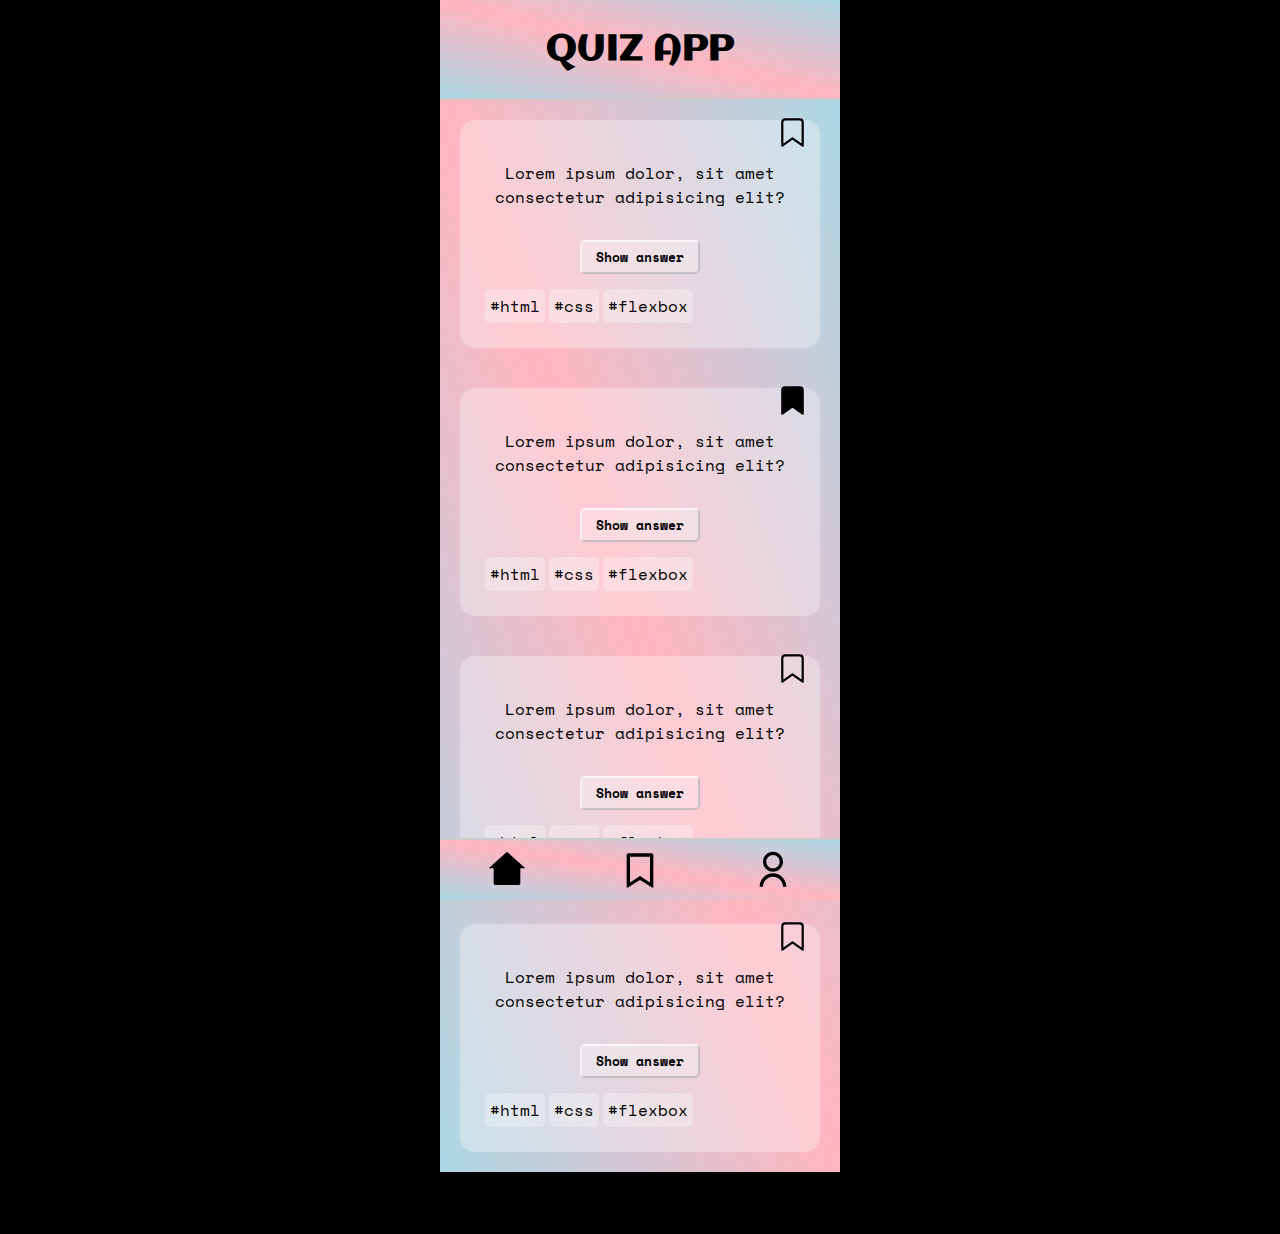
==== index.html @ 0912bbcc "Merge pull request #6 from maryhbb/feat/accessibility-attributes" ====
<!DOCTYPE html>
<html lang="en">
  <head>
    <meta charset="UTF-8" />
    <meta name="viewport" content="width=device-width, initial-scale=1.0" />
    <title>Quiz App</title>
    <link rel="stylesheet" href="styles.css" />
  </head>
  <body>
    <header class="header"><h1>Quiz App</h1></header>
    <main>
      <section class="card">
        <button class="bookmark" aria-label="Bookmark this question"> <!-- Added aria-label attribute -->
          <svg
            xmlns="http://www.w3.org/2000/svg"
            viewBox="0 0 24 24"
            stroke="#000"
            stroke-width="1.5"
            stroke-linecap="round"
            stroke-linejoin="round"
            height="35px"
            width="35px"
            fill="currentColor"
            role="img" >    <!-- Added role="img" for SVG accessibility -->
            <path d="M19 21l-7-5-7 5V5a2 2 0 0 1 2-2h10a2 2 0 0 1 2 2z" />
          </svg>
        </button>
        <p>Lorem ipsum dolor, sit amet consectetur adipisicing elit?</p>
        <button class="answer-button">Show answer</button>
        <ul class="card-tag">
          <li class="tag">#html</li>
          <li class="tag">#css</li>
          <li class="tag">#flexbox</li>
        </ul>
      </section>

      <section class="card">
        <button class="bookmark bookmark-active" aria-label="Bookmark this question"> <!-- Added aria-label attribute -->
          <svg
            xmlns="http://www.w3.org/2000/svg"
            viewBox="0 0 24 24"
            stroke="#000"
            stroke-width="1.5"
            stroke-linecap="round"
            stroke-linejoin="round"
            height="35px"
            width="35px"
            fill="currentColor"
            role="img" 
            >    <!-- Added role="img" for SVG accessibility -->
            <path d="M19 21l-7-5-7 5V5a2 2 0 0 1 2-2h10a2 2 0 0 1 2 2z" />
          </svg>
        </button>
        <p>Lorem ipsum dolor, sit amet consectetur adipisicing elit?</p>
        <button class="answer-button">Show answer</button>
        <ul class="card-tag">
          <li class="tag">#html</li>
          <li class="tag">#css</li>
          <li class="tag">#flexbox</li>
        </ul>
      </section>
      <section class="card">
        <button class="bookmark" aria-label="Bookmark this question"> <!-- Added aria-label attribute -->
          <svg
            xmlns="http://www.w3.org/2000/svg"
            viewBox="0 0 24 24"
            stroke="#000"
            stroke-width="1.5"
            stroke-linecap="round"
            stroke-linejoin="round"
            height="35px"
            width="35px"
            fill="currentColor"
            role="img" 
            >    <!-- Added role="img" for SVG accessibility -->
            <path d="M19 21l-7-5-7 5V5a2 2 0 0 1 2-2h10a2 2 0 0 1 2 2z" />
          </svg>
        </button>
        <p>Lorem ipsum dolor, sit amet consectetur adipisicing elit?</p>
        <button class="answer-button">Show answer</button>
        <ul class="card-tag">
          <li class="tag">#html</li>
          <li class="tag">#css</li>
          <li class="tag">#flexbox</li>
        </ul>
      </section>
      <section class="card">
        <button class="bookmark" aria-label="Bookmark this question"> <!-- Added aria-label attribute -->
          <svg
            xmlns="http://www.w3.org/2000/svg"
            viewBox="0 0 24 24"
            stroke="#000"
            stroke-width="1.5"
            stroke-linecap="round"
            stroke-linejoin="round"
            height="35px"
            width="35px"
            fill="currentColor"
            role="img" 
            >    <!-- Added role="img" for SVG accessibility -->
            <path d="M19 21l-7-5-7 5V5a2 2 0 0 1 2-2h10a2 2 0 0 1 2 2z" />
          </svg>
        </button>
        <p>Lorem ipsum dolor, sit amet consectetur adipisicing elit?</p>
        <button class="answer-button">Show answer</button>
        <ul class="card-tag">
          <li class="tag">#html</li>
          <li class="tag">#css</li>
          <li class="tag">#flexbox</li>
        </ul>
      </section>
    </main>
    <footer>
      <nav class="navigation">
        <a href="#home"> <!--Added aria-label attribute-->
          <img
            src="./images/home-filled.svg"
            width="40"
            height="40"
            alt="home"
            aria-label="Home" 
          />
        </a>
        <a href="bookmarks.html"> <!--Added aria-label attribute-->
          <img
            src="./images/bookmark-outlined.svg"
            alt="bookmark"
            width="40"
            height="40"
            aria-label="Bookmarks" 
        /></a>
        <a href="profile.html"> <!--Added aria-label attribute-->
          <img
            src="./images/user-outlined.svg"
            alt="profile"
            width="40"
            height="40"
            aria-label="Profile" 
        /></a>
      </nav>
    </footer>
  </body>
</html>
---- styles.css ----
@import url("https://fonts.googleapis.com/css2?family=Aclonica&family=Space+Mono:wght@400;700&display=swap");
@import "./normalise.css";

* {
  box-sizing: border-box;
}

:root {
  --transparent-white: rgba(255, 255, 255, 0.3);
}

body {
  font-family: "Space Mono", monospace;
  max-width: 400px;
  margin: auto;
  background-color: #000;
}

header.header,
main,
footer {
  background: linear-gradient(to left bottom, lightblue, lightpink, lightblue);
}

header.header {
  height: 100px;
  font-family: "Aclonica", sans-serif;
  text-transform: uppercase;
  font-size: 18px;
  position: sticky;
  top: 0;
  display: flex;
  justify-content: center;
  align-items: center;
  border-bottom: 2px solid #ccc;
  z-index: 100;
}

main {
  display: flex;
  flex-direction: column;
  align-items: center;
  min-height: calc(100vh - 100px - 62px);
}

.card {
  position: relative;
  padding: 25px;
  margin: 20px;
  background-color: var(--transparent-white);
  border-radius: 15px;
  text-align: center;
  width: 90%;
}

.card-tag {
  display: flex;
  flex-wrap: wrap;
  gap: 4px;
}

.tag {
  margin: 0;
  padding: 5px;
  list-style: none;
  /* background-color: rgb(255, 255, 255, 0.25); */
  background-color: var(--transparent-white);
  border-radius: 5px;
}

.answer-button {
  margin: 15px;
  padding: 5px;
  width: 120px;
  border-radius: 5px;
  background-color: var(--transparent-white);
  border-color: rgb(255, 255, 255, 0.6);
  cursor: pointer;
  font-family: inherit;
  font-weight: bold;
}

.answer-button:hover {
  background-color: rgb(255, 255, 255, 0.5);
  box-shadow: 0 1px 2px -2px rgba(0, 0, 0, 0.16),
    0 3px 6px 0 rgba(0, 0, 0, 0.12), 0 5px 12px 4px rgba(0, 0, 0, 0.09);
  transition: all 0.2s;
  border-color: transparent;
}

.bookmark {
  position: absolute;
  top: -5px;
  right: 10px;
  height: 35px;
  width: 35px;
  border: none;
  padding: 0;
  margin: 0;
  background-color: transparent;
  cursor: pointer;
  color: transparent;
}

.bookmark-active {
  color: #000;
}

footer {
  position: sticky;
  width: 100%;
  bottom: 0;
  border-top: 2px solid #ccc;
  align-items: center;
}

.navigation {
  display: flex;
  flex-direction: row;
  align-items: center;
  height: 100%;
}

.navigation a {
  display: flex;
  align-items: center;
  justify-content: center;
  height: 100%;
  width: 100%;
  padding: 10px;
}

.navigation a:hover {
  background-color: rgb(255, 255, 255, 0.5);
  box-shadow: 0 4px 4px rgb(0, 0, 0, 0.3);
}

.profile-card {
  height: 100%;
  padding: 20px;
  margin: 20px;
  background-color: var(--transparent-white);
  border-radius: 15px;
  width: 90%;
  display: flex;
  flex-direction: column;
  gap: 1.5rem;
}

figure {
  display: flex;
  flex-direction: column;
  align-items: center;
  gap: 10px;
}

strong {
  font-size: 20px;
}
.profile-picture {
  display: flex;
  border-radius: 50px;
}

.profile-card button {
  margin: 0;
  align-self: center;
}

.mode-toggle {
  width: 35px;
  height: 35px;
  cursor: pointer;
  background-color: transparent;
  border-color: transparent;
}

.counter {
  display: flex;
  flex-direction: row;
  align-items: center;
  justify-content: space-around;
}

.my-questions,
.my-bookmarks {
  border: 2px solid;
  padding: 5px;
  margin: 10px;
  border-radius: 5px;
  display: flex;
  align-items: center;
  width: 30%;
  justify-content: space-around;
}

.my-questions-count,
.my-bookmarks-count {
  font-size: 15px;
  font-weight: bold;
}

.section-title {
  display: flex;
  align-items: center;
  gap: 8px;
  margin-bottom: 8px;
  border-bottom: 1px solid #aaa;
  padding-bottom: 5px;
}

.dark-mode {
  display: flex;
  align-items: center;
  justify-content: space-between;
  padding: 0 2em;
}
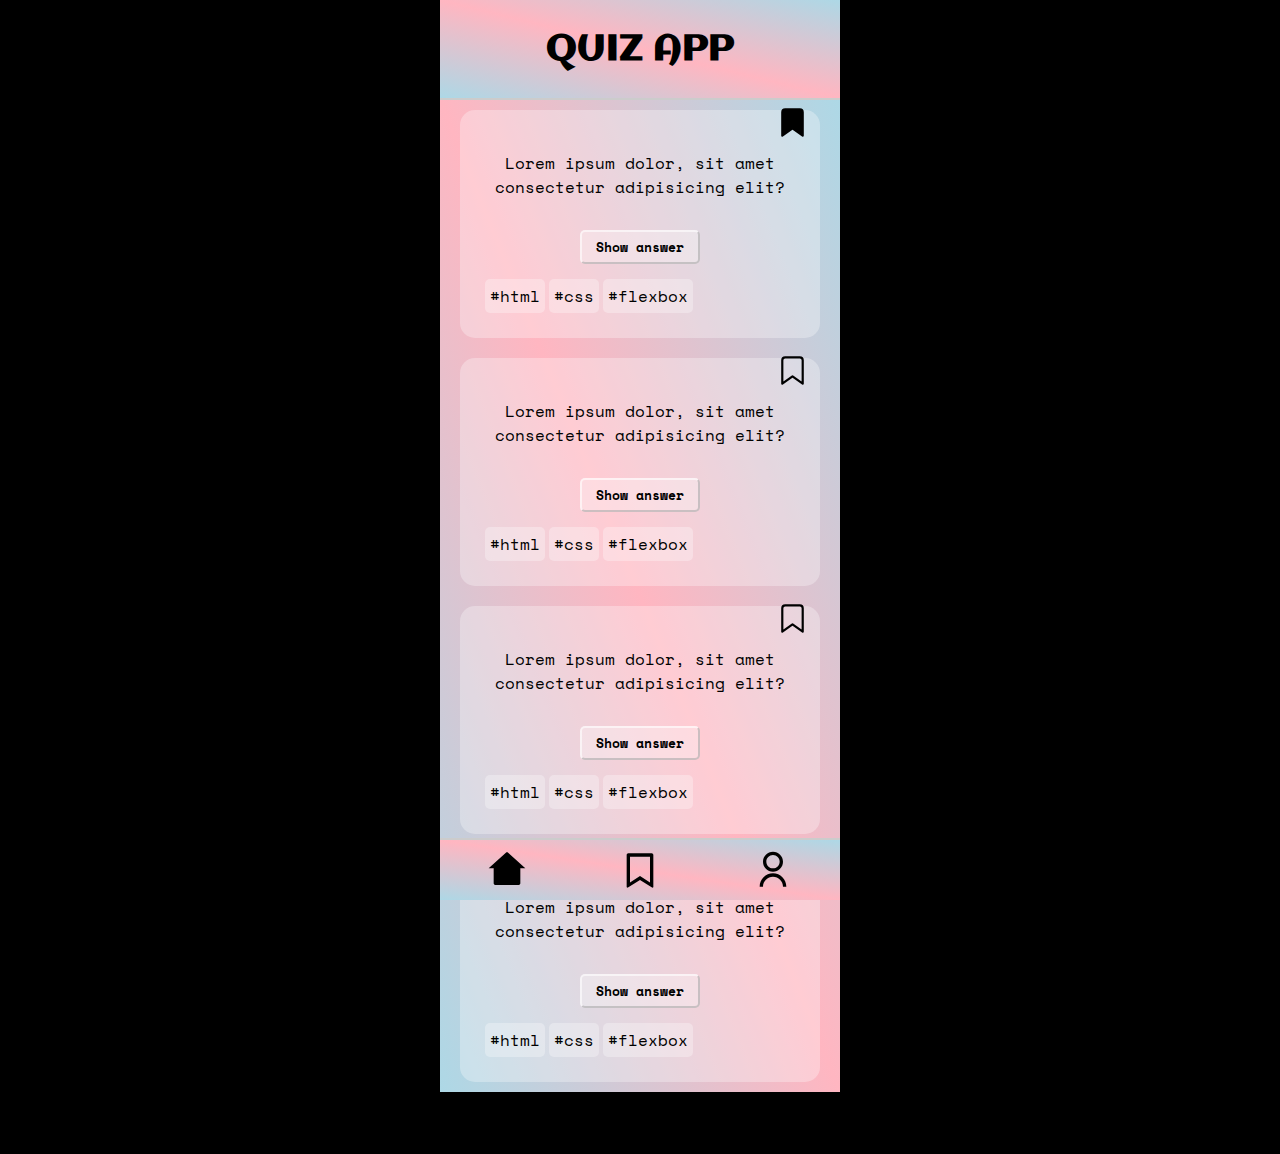
==== commit cff8efcc: "Implement class name & css selectors based on BEM" ====
--- a/index.html
+++ b/index.html
@@ -7,10 +7,12 @@
     <link rel="stylesheet" href="styles.css" />
   </head>
   <body>
-    <header class="header"><h1>Quiz App</h1></header>
+    <header class="header">
+      <h1 class="header__title">Quiz App</h1>
+    </header>
     <main>
       <section class="card">
-        <button class="bookmark" aria-label="Bookmark this question"> <!-- Added aria-label attribute -->
+        <button class="card__bookmark card__bookmark--active" aria-label="Bookmark this question">
           <svg
             xmlns="http://www.w3.org/2000/svg"
             viewBox="0 0 24 24"
@@ -21,21 +23,23 @@
             height="35px"
             width="35px"
             fill="currentColor"
-            role="img" >    <!-- Added role="img" for SVG accessibility -->
+            role="img"
+          >
             <path d="M19 21l-7-5-7 5V5a2 2 0 0 1 2-2h10a2 2 0 0 1 2 2z" />
           </svg>
         </button>
-        <p>Lorem ipsum dolor, sit amet consectetur adipisicing elit?</p>
-        <button class="answer-button">Show answer</button>
-        <ul class="card-tag">
-          <li class="tag">#html</li>
-          <li class="tag">#css</li>
-          <li class="tag">#flexbox</li>
+        <p class="card__text">
+          Lorem ipsum dolor, sit amet consectetur adipisicing elit?
+        </p>
+        <button class="card__button">Show answer</button>
+        <ul class="card__tags">
+          <li class="card__tag">#html</li>
+          <li class="card__tag">#css</li>
+          <li class="card__tag">#flexbox</li>
         </ul>
       </section>
-
       <section class="card">
-        <button class="bookmark bookmark-active" aria-label="Bookmark this question"> <!-- Added aria-label attribute -->
+        <button class="card__bookmark" aria-label="Bookmark this question">
           <svg
             xmlns="http://www.w3.org/2000/svg"
             viewBox="0 0 24 24"
@@ -46,21 +50,23 @@
             height="35px"
             width="35px"
             fill="currentColor"
-            role="img" 
-            >    <!-- Added role="img" for SVG accessibility -->
+            role="img"
+          >
             <path d="M19 21l-7-5-7 5V5a2 2 0 0 1 2-2h10a2 2 0 0 1 2 2z" />
           </svg>
         </button>
-        <p>Lorem ipsum dolor, sit amet consectetur adipisicing elit?</p>
-        <button class="answer-button">Show answer</button>
-        <ul class="card-tag">
-          <li class="tag">#html</li>
-          <li class="tag">#css</li>
-          <li class="tag">#flexbox</li>
+        <p class="card__text">
+          Lorem ipsum dolor, sit amet consectetur adipisicing elit?
+        </p>
+        <button class="card__button">Show answer</button>
+        <ul class="card__tags">
+          <li class="card__tag">#html</li>
+          <li class="card__tag">#css</li>
+          <li class="card__tag">#flexbox</li>
         </ul>
       </section>
       <section class="card">
-        <button class="bookmark" aria-label="Bookmark this question"> <!-- Added aria-label attribute -->
+        <button class="card__bookmark" aria-label="Bookmark this question">
           <svg
             xmlns="http://www.w3.org/2000/svg"
             viewBox="0 0 24 24"
@@ -71,21 +77,23 @@
             height="35px"
             width="35px"
             fill="currentColor"
-            role="img" 
-            >    <!-- Added role="img" for SVG accessibility -->
+            role="img"
+          >
             <path d="M19 21l-7-5-7 5V5a2 2 0 0 1 2-2h10a2 2 0 0 1 2 2z" />
           </svg>
         </button>
-        <p>Lorem ipsum dolor, sit amet consectetur adipisicing elit?</p>
-        <button class="answer-button">Show answer</button>
-        <ul class="card-tag">
-          <li class="tag">#html</li>
-          <li class="tag">#css</li>
-          <li class="tag">#flexbox</li>
+        <p class="card__text">
+          Lorem ipsum dolor, sit amet consectetur adipisicing elit?
+        </p>
+        <button class="card__button">Show answer</button>
+        <ul class="card__tags">
+          <li class="card__tag">#html</li>
+          <li class="card__tag">#css</li>
+          <li class="card__tag">#flexbox</li>
         </ul>
       </section>
       <section class="card">
-        <button class="bookmark" aria-label="Bookmark this question"> <!-- Added aria-label attribute -->
+        <button class="card__bookmark card__bookmark--active" aria-label="Bookmark this question">
           <svg
             xmlns="http://www.w3.org/2000/svg"
             viewBox="0 0 24 24"
@@ -96,47 +104,51 @@
             height="35px"
             width="35px"
             fill="currentColor"
-            role="img" 
-            >    <!-- Added role="img" for SVG accessibility -->
+            role="img"
+          >
             <path d="M19 21l-7-5-7 5V5a2 2 0 0 1 2-2h10a2 2 0 0 1 2 2z" />
           </svg>
         </button>
-        <p>Lorem ipsum dolor, sit amet consectetur adipisicing elit?</p>
-        <button class="answer-button">Show answer</button>
-        <ul class="card-tag">
-          <li class="tag">#html</li>
-          <li class="tag">#css</li>
-          <li class="tag">#flexbox</li>
+        <p class="card__text">
+          Lorem ipsum dolor, sit amet consectetur adipisicing elit?
+        </p>
+        <button class="card__button">Show answer</button>
+        <ul class="card__tags">
+          <li class="card__tag">#html</li>
+          <li class="card__tag">#css</li>
+          <li class="card__tag">#flexbox</li>
         </ul>
       </section>
     </main>
     <footer>
       <nav class="navigation">
-        <a href="#home"> <!--Added aria-label attribute-->
+        <a href="#home">
           <img
             src="./images/home-filled.svg"
             width="40"
             height="40"
             alt="home"
-            aria-label="Home" 
+            aria-label="Home"
           />
         </a>
-        <a href="bookmarks.html"> <!--Added aria-label attribute-->
+        <a href="bookmarks.html">
           <img
             src="./images/bookmark-outlined.svg"
             alt="bookmark"
             width="40"
             height="40"
-            aria-label="Bookmarks" 
-        /></a>
-        <a href="profile.html"> <!--Added aria-label attribute-->
+            aria-label="Bookmarks"
+          />
+        </a>
+        <a href="profile.html">
           <img
             src="./images/user-outlined.svg"
             alt="profile"
             width="40"
             height="40"
-            aria-label="Profile" 
-        /></a>
+            aria-label="Profile"
+          />
+        </a>
       </nav>
     </footer>
   </body>
--- a/styles.css
+++ b/styles.css
@@ -7,22 +7,37 @@
 
 :root {
   --transparent-white: rgba(255, 255, 255, 0.3);
+  --gradient-start: lightblue;
+  --gradient-mid: lightpink;
+  --gradient-end: lightblue;
+  --card-background: var(--transparent-white);
+  --button-background: var(--transparent-white);
+  --button-border-color: rgba(255, 255, 255, 0.6);
+  --bookmark-color: transparent;
+  --footer-border-color: #ccc;
+  --navigation-hover-color: rgba(255, 255, 255, 0.5);
 }
 
 body {
+  --card-margin: 10px;
   font-family: "Space Mono", monospace;
   max-width: 400px;
   margin: auto;
   background-color: #000;
 }
 
-header.header,
+.header,
 main,
 footer {
-  background: linear-gradient(to left bottom, lightblue, lightpink, lightblue);
-}
-
-header.header {
+  background: linear-gradient(
+    to left bottom,
+    var(--gradient-start),
+    var(--gradient-mid),
+    var(--gradient-end)
+  );
+}
+
+.header {
   height: 100px;
   font-family: "Aclonica", sans-serif;
   text-transform: uppercase;
@@ -36,6 +51,11 @@
   z-index: 100;
 }
 
+.header__subtitle {
+  font-size: 15px;
+  display: flex;
+  justify-content: center;
+}
 main {
   display: flex;
   flex-direction: column;
@@ -46,49 +66,49 @@
 .card {
   position: relative;
   padding: 25px;
-  margin: 20px;
-  background-color: var(--transparent-white);
+  margin: var(--card-margin);
+  background-color: var(--card-background);
   border-radius: 15px;
   text-align: center;
   width: 90%;
 }
 
-.card-tag {
+.card__tags {
   display: flex;
   flex-wrap: wrap;
   gap: 4px;
 }
 
-.tag {
+.card__tag {
   margin: 0;
   padding: 5px;
   list-style: none;
-  /* background-color: rgb(255, 255, 255, 0.25); */
-  background-color: var(--transparent-white);
-  border-radius: 5px;
-}
-
-.answer-button {
+  background-color: var(--card-background);
+  border-radius: 5px;
+}
+
+.card__button,
+.profile-card__button {
   margin: 15px;
   padding: 5px;
   width: 120px;
   border-radius: 5px;
-  background-color: var(--transparent-white);
-  border-color: rgb(255, 255, 255, 0.6);
+  background-color: var(--button-background);
+  border-color: var(--button-border-color);
   cursor: pointer;
   font-family: inherit;
   font-weight: bold;
 }
 
-.answer-button:hover {
-  background-color: rgb(255, 255, 255, 0.5);
+.card__button:hover {
+  background-color: var(--navigation-hover-color);
   box-shadow: 0 1px 2px -2px rgba(0, 0, 0, 0.16),
     0 3px 6px 0 rgba(0, 0, 0, 0.12), 0 5px 12px 4px rgba(0, 0, 0, 0.09);
   transition: all 0.2s;
   border-color: transparent;
 }
 
-.bookmark {
+.card__bookmark {
   position: absolute;
   top: -5px;
   right: 10px;
@@ -97,12 +117,12 @@
   border: none;
   padding: 0;
   margin: 0;
-  background-color: transparent;
+  background-color: var(--bookmark-color);
   cursor: pointer;
   color: transparent;
 }
 
-.bookmark-active {
+.card__bookmark--active {
   color: #000;
 }
 
@@ -110,7 +130,7 @@
   position: sticky;
   width: 100%;
   bottom: 0;
-  border-top: 2px solid #ccc;
+  border-top: 2px solid var(--footer-border-color);
   align-items: center;
 }
 
@@ -131,15 +151,15 @@
 }
 
 .navigation a:hover {
-  background-color: rgb(255, 255, 255, 0.5);
-  box-shadow: 0 4px 4px rgb(0, 0, 0, 0.3);
+  background-color: var(--navigation-hover-color);
+  box-shadow: 0 4px 4px rgba(0, 0, 0, 0.3);
 }
 
 .profile-card {
   height: 100%;
   padding: 20px;
   margin: 20px;
-  background-color: var(--transparent-white);
+  background-color: var(--card-background);
   border-radius: 15px;
   width: 90%;
   display: flex;
@@ -154,20 +174,17 @@
   gap: 10px;
 }
 
-strong {
-  font-size: 20px;
-}
-.profile-picture {
+.profile-card__picture {
   display: flex;
   border-radius: 50px;
 }
 
-.profile-card button {
+.profile-card__button {
   margin: 0;
   align-self: center;
 }
 
-.mode-toggle {
+.profile-card__mode-toggle {
   width: 35px;
   height: 35px;
   cursor: pointer;
@@ -175,15 +192,14 @@
   border-color: transparent;
 }
 
-.counter {
+.profile-card__counter {
   display: flex;
   flex-direction: row;
   align-items: center;
   justify-content: space-around;
 }
 
-.my-questions,
-.my-bookmarks {
+.profile-card__count {
   border: 2px solid;
   padding: 5px;
   margin: 10px;
@@ -194,13 +210,12 @@
   justify-content: space-around;
 }
 
-.my-questions-count,
-.my-bookmarks-count {
+.profile-card__count-text {
   font-size: 15px;
   font-weight: bold;
 }
 
-.section-title {
+.profile-card__section-title {
   display: flex;
   align-items: center;
   gap: 8px;
@@ -209,7 +224,24 @@
   padding-bottom: 5px;
 }
 
-.dark-mode {
+.profile-card__section-title-text {
+  font-size: 20px;
+}
+
+.profile-card__tags {
+  display: flex;
+  flex-wrap: wrap;
+  gap: 4px;
+}
+
+.profile-card__tag {
+  margin: 0;
+  padding: 5px;
+  list-style: none;
+  background-color: var(--card-background);
+  border-radius: 5px;
+}
+.profile-card__dark-mode {
   display: flex;
   align-items: center;
   justify-content: space-between;
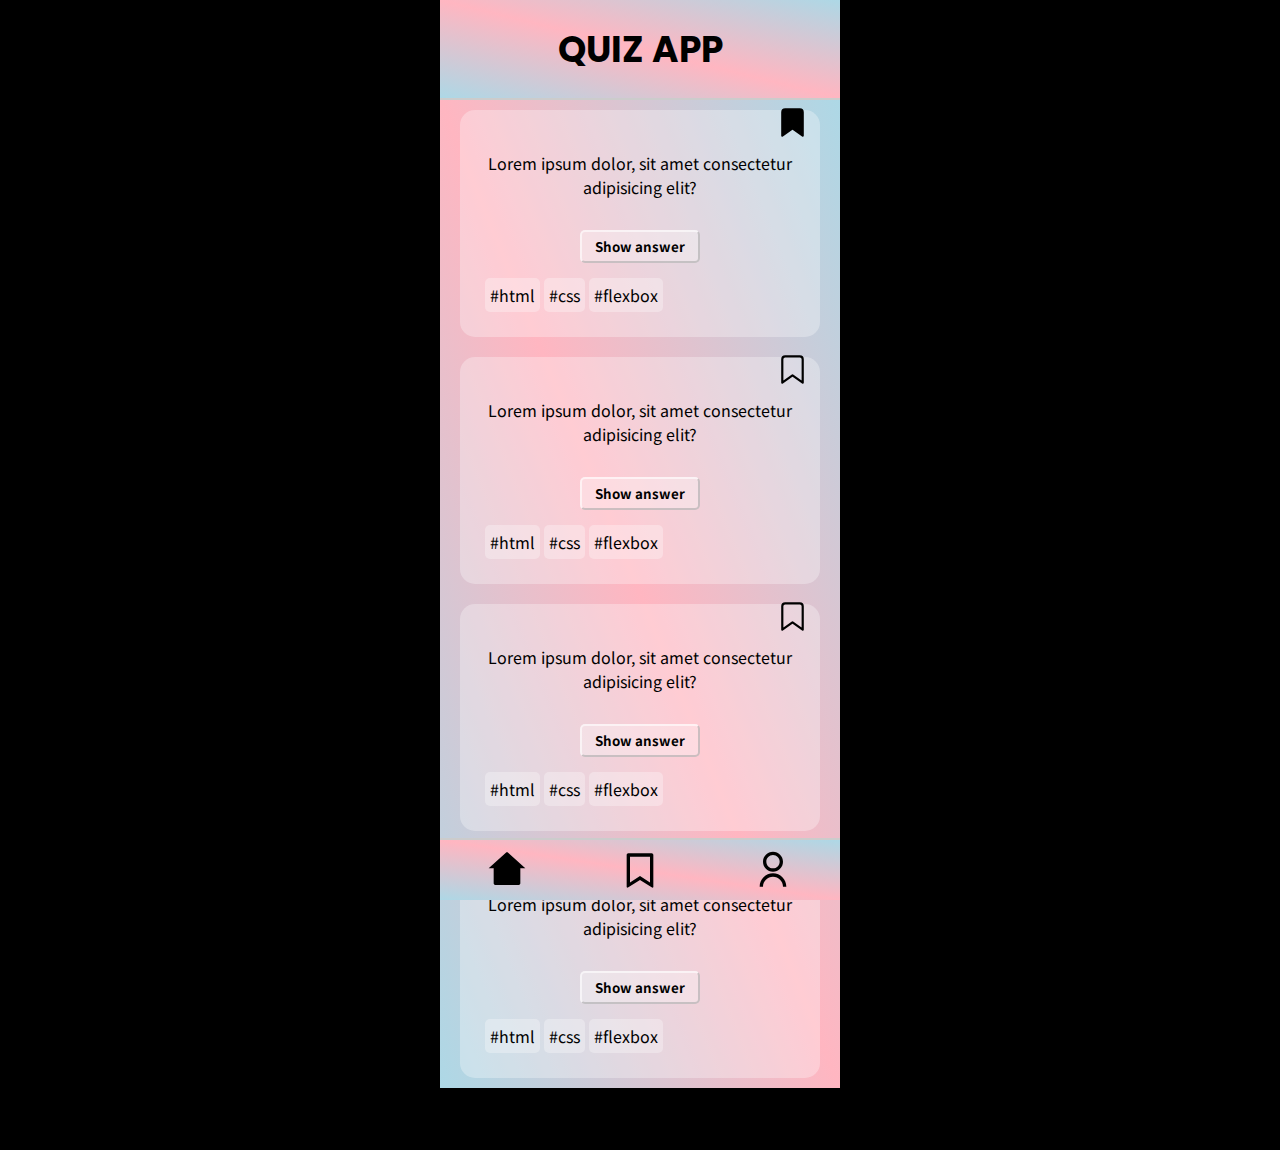
==== commit 6d24fb9a: "Add css components" ====
--- a/index.html
+++ b/index.html
@@ -4,7 +4,7 @@
     <meta charset="UTF-8" />
     <meta name="viewport" content="width=device-width, initial-scale=1.0" />
     <title>Quiz App</title>
-    <link rel="stylesheet" href="styles.css" />
+    <link rel="stylesheet" href="./css/styles.css" />
   </head>
   <body>
     <header class="header">
--- a/css/styles.css
+++ b/css/styles.css
@@ -0,0 +1,6 @@
+@import url("https://fonts.googleapis.com/css2?family=Noto+Sans+SC&family=Poppins:ital,wght@1,800&display=swap");
+@import "./global.css";
+@import "./components/card.css";
+@import "./components/header.css";
+@import "./components/footer.css";
+@import "./components/profile.css";
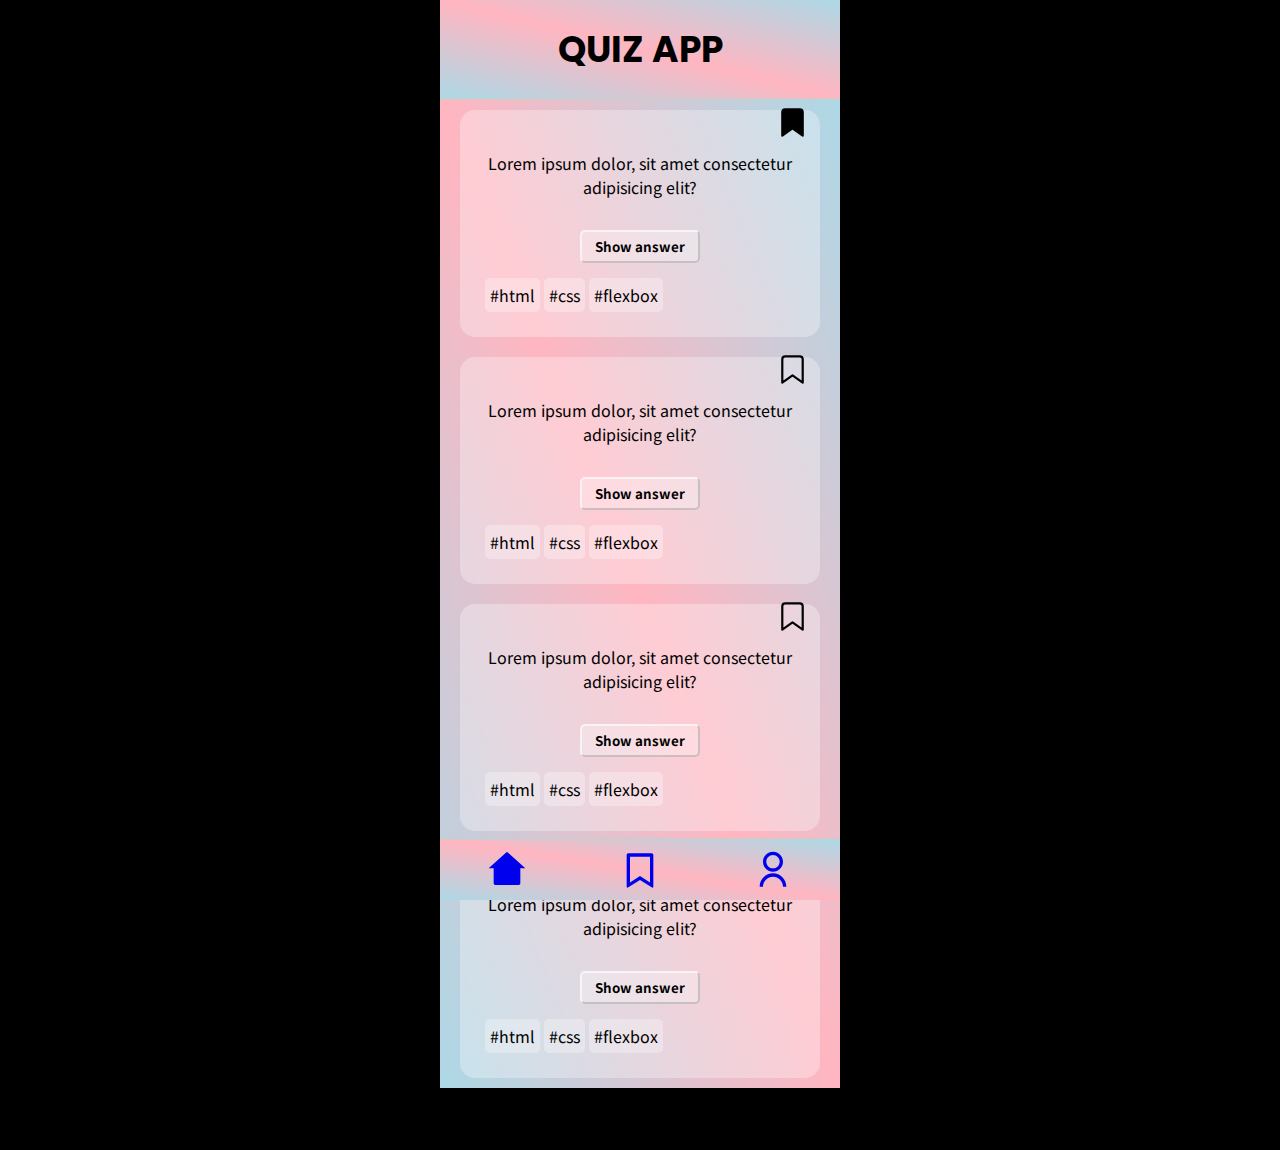
==== commit c21424f0: "moves footer SVG from external file to inline HTML" ====
--- a/index.html
+++ b/index.html
@@ -12,7 +12,10 @@
     </header>
     <main>
       <section class="card">
-        <button class="card__bookmark card__bookmark--active" aria-label="Bookmark this question">
+        <button
+          class="card__bookmark card__bookmark--active"
+          aria-label="Bookmark this question"
+        >
           <svg
             xmlns="http://www.w3.org/2000/svg"
             viewBox="0 0 24 24"
@@ -93,7 +96,10 @@
         </ul>
       </section>
       <section class="card">
-        <button class="card__bookmark card__bookmark--active" aria-label="Bookmark this question">
+        <button
+          class="card__bookmark card__bookmark--active"
+          aria-label="Bookmark this question"
+        >
           <svg
             xmlns="http://www.w3.org/2000/svg"
             viewBox="0 0 24 24"
@@ -123,31 +129,43 @@
     <footer>
       <nav class="navigation">
         <a href="#home">
-          <img
-            src="./images/home-filled.svg"
+          <svg
+            xmlns="http://www.w3.org/2000/svg"
+            viewBox="0 0 24 24"
             width="40"
             height="40"
-            alt="home"
-            aria-label="Home"
-          />
+            fill="currentColor"
+          >
+            <path
+              d="M20 20.0001C20 20.5524 19.5523 21.0001 19 21.0001H5C4.44772 21.0001 4 20.5524 4 20.0001V11.0001L1 11.0001L11.3273 1.61162C11.7087 1.26488 12.2913 1.26488 12.6727 1.61162L23 11.0001L20 11.0001V20.0001Z"
+            ></path>
+          </svg>
         </a>
         <a href="bookmarks.html">
-          <img
-            src="./images/bookmark-outlined.svg"
-            alt="bookmark"
+          <svg
+            xmlns="http://www.w3.org/2000/svg"
+            viewBox="0 0 24 24"
             width="40"
             height="40"
-            aria-label="Bookmarks"
-          />
+            fill="currentColor"
+          >
+            <path
+              d="M5 2H19C19.5523 2 20 2.44772 20 3V22.1433C20 22.4194 19.7761 22.6434 19.5 22.6434C19.4061 22.6434 19.314 22.6168 19.2344 22.5669L12 18.0313L4.76559 22.5669C4.53163 22.7136 4.22306 22.6429 4.07637 22.4089C4.02647 22.3293 4 22.2373 4 22.1433V3C4 2.44772 4.44772 2 5 2ZM18 4H6V19.4324L12 15.6707L18 19.4324V4Z"
+            ></path>
+          </svg>
         </a>
         <a href="profile.html">
-          <img
-            src="./images/user-outlined.svg"
-            alt="profile"
+          <svg
+            xmlns="http://www.w3.org/2000/svg"
+            viewBox="0 0 24 24"
             width="40"
             height="40"
-            aria-label="Profile"
-          />
+            fill="currentColor"
+          >
+            <path
+              d="M4 22C4 17.5817 7.58172 14 12 14C16.4183 14 20 17.5817 20 22H18C18 18.6863 15.3137 16 12 16C8.68629 16 6 18.6863 6 22H4ZM12 13C8.685 13 6 10.315 6 7C6 3.685 8.685 1 12 1C15.315 1 18 3.685 18 7C18 10.315 15.315 13 12 13ZM12 11C14.21 11 16 9.21 16 7C16 4.79 14.21 3 12 3C9.79 3 8 4.79 8 7C8 9.21 9.79 11 12 11Z"
+            ></path>
+          </svg>
         </a>
       </nav>
     </footer>
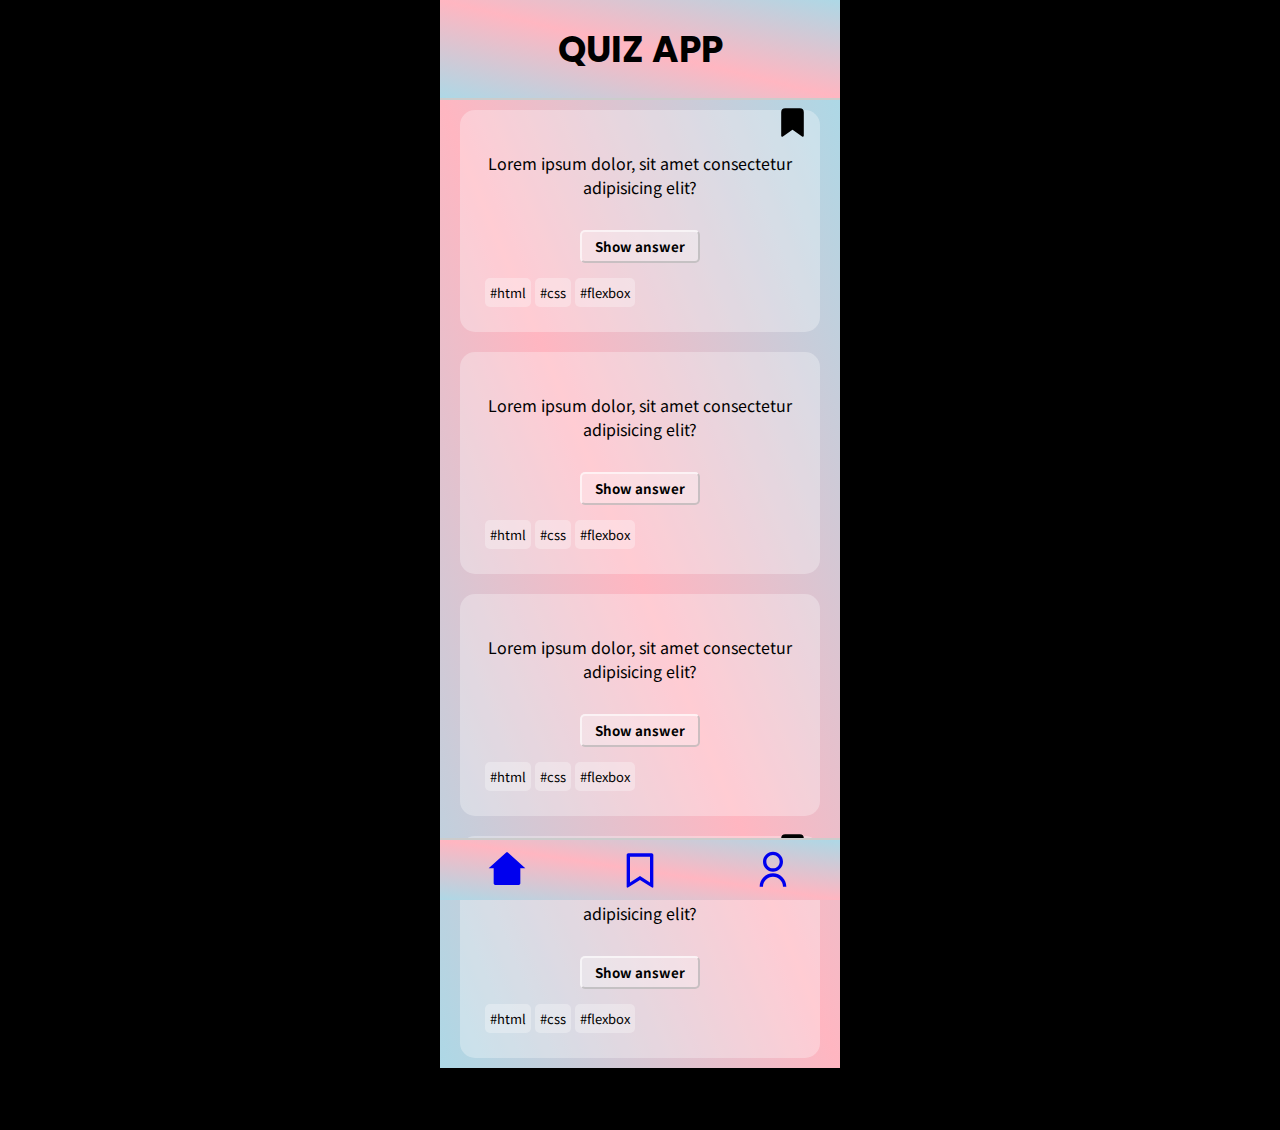
==== commit 07e30047: "Adjust SVG" ====
--- a/index.html
+++ b/index.html
@@ -8,7 +8,9 @@
   </head>
   <body>
     <header class="header">
-      <h1 class="header__title">Quiz App</h1>
+      <h1 class="header__title">Quiz App
+        <span class="header__subtitle"></span>
+      </h1>
     </header>
     <main>
       <section class="card">
@@ -19,7 +21,7 @@
           <svg
             xmlns="http://www.w3.org/2000/svg"
             viewBox="0 0 24 24"
-            stroke="#000"
+            stroke="currentColor"
             stroke-width="1.5"
             stroke-linecap="round"
             stroke-linejoin="round"
@@ -46,7 +48,7 @@
           <svg
             xmlns="http://www.w3.org/2000/svg"
             viewBox="0 0 24 24"
-            stroke="#000"
+            stroke="currentColor"
             stroke-width="1.5"
             stroke-linecap="round"
             stroke-linejoin="round"
@@ -73,7 +75,7 @@
           <svg
             xmlns="http://www.w3.org/2000/svg"
             viewBox="0 0 24 24"
-            stroke="#000"
+            stroke="currentColor"
             stroke-width="1.5"
             stroke-linecap="round"
             stroke-linejoin="round"
@@ -103,7 +105,7 @@
           <svg
             xmlns="http://www.w3.org/2000/svg"
             viewBox="0 0 24 24"
-            stroke="#000"
+            stroke="currentColor"
             stroke-width="1.5"
             stroke-linecap="round"
             stroke-linejoin="round"
@@ -169,5 +171,6 @@
         </a>
       </nav>
     </footer>
+    <script src="./js/script.js"></script>
   </body>
 </html>
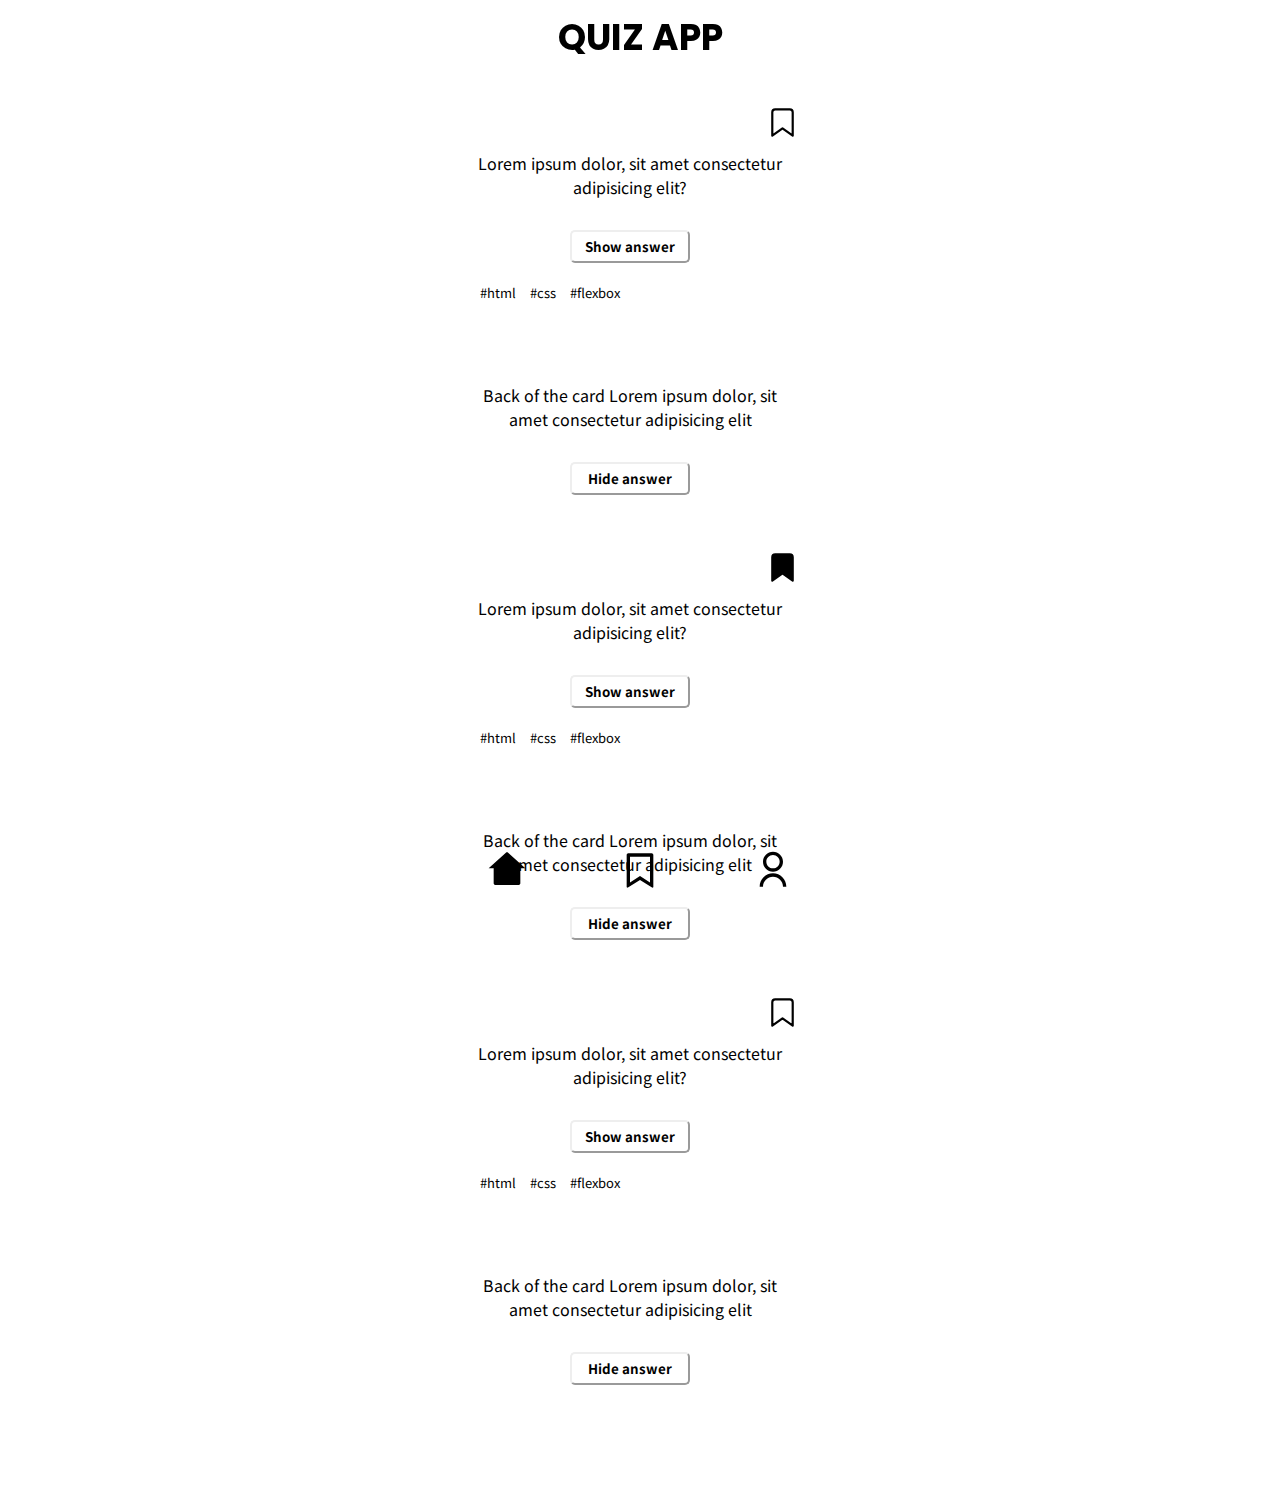
==== commit 31e5fc74: "Implement Answer card Elements on html" ====
--- a/index.html
+++ b/index.html
@@ -8,124 +8,126 @@
   </head>
   <body>
     <header class="header">
-      <h1 class="header__title">Quiz App
+      <h1 class="header__title">
+        Quiz App
         <span class="header__subtitle"></span>
       </h1>
     </header>
     <main>
-      <section class="card">
-        <button
-          class="card__bookmark card__bookmark--active"
-          aria-label="Bookmark this question"
-        >
-          <svg
-            xmlns="http://www.w3.org/2000/svg"
-            viewBox="0 0 24 24"
-            stroke="currentColor"
-            stroke-width="1.5"
-            stroke-linecap="round"
-            stroke-linejoin="round"
-            height="35px"
-            width="35px"
-            fill="currentColor"
-            role="img"
+      <section class="card__container">
+        <div class="card">
+          <button class="card__bookmark" aria-label="Bookmark this question">
+            <svg
+              xmlns="http://www.w3.org/2000/svg"
+              viewBox="0 0 24 24"
+              stroke="currentColor"
+              stroke-width="1.5"
+              stroke-linecap="round"
+              stroke-linejoin="round"
+              height="35px"
+              width="35px"
+              fill="currentColor"
+              role="img"
+            >
+              <path d="M19 21l-7-5-7 5V5a2 2 0 0 1 2-2h10a2 2 0 0 1 2 2z" />
+            </svg>
+          </button>
+          <p class="card__text">
+            Lorem ipsum dolor, sit amet consectetur adipisicing elit?
+          </p>
+          <button class="card__button">Show answer</button>
+          <ul class="card__tags">
+            <li class="card__tag">#html</li>
+            <li class="card__tag">#css</li>
+            <li class="card__tag">#flexbox</li>
+          </ul>
+        </div>
+
+        <div class="card card__answer--back">
+          <p class="card__text">
+            Back of the card Lorem ipsum dolor, sit amet consectetur adipisicing
+            elit
+          </p>
+          <button class="card__button">Hide answer</button>
+        </div>
+      </section>
+      <section class="card__container">
+        <div class="card">
+          <button
+            class="card__bookmark card__bookmark--active"
+            aria-label="Bookmark this question"
           >
-            <path d="M19 21l-7-5-7 5V5a2 2 0 0 1 2-2h10a2 2 0 0 1 2 2z" />
-          </svg>
-        </button>
-        <p class="card__text">
-          Lorem ipsum dolor, sit amet consectetur adipisicing elit?
-        </p>
-        <button class="card__button">Show answer</button>
-        <ul class="card__tags">
-          <li class="card__tag">#html</li>
-          <li class="card__tag">#css</li>
-          <li class="card__tag">#flexbox</li>
-        </ul>
+            <svg
+              xmlns="http://www.w3.org/2000/svg"
+              viewBox="0 0 24 24"
+              stroke="currentColor"
+              stroke-width="1.5"
+              stroke-linecap="round"
+              stroke-linejoin="round"
+              height="35px"
+              width="35px"
+              fill="currentColor"
+              role="img"
+            >
+              <path d="M19 21l-7-5-7 5V5a2 2 0 0 1 2-2h10a2 2 0 0 1 2 2z" />
+            </svg>
+          </button>
+          <p class="card__text">
+            Lorem ipsum dolor, sit amet consectetur adipisicing elit?
+          </p>
+          <button class="card__button">Show answer</button>
+          <ul class="card__tags">
+            <li class="card__tag">#html</li>
+            <li class="card__tag">#css</li>
+            <li class="card__tag">#flexbox</li>
+          </ul>
+        </div>
+
+        <div class="card card__answer--back">
+          <p class="card__text">
+            Back of the card Lorem ipsum dolor, sit amet consectetur adipisicing
+            elit
+          </p>
+          <button class="card__button">Hide answer</button>
+        </div>
       </section>
-      <section class="card">
-        <button class="card__bookmark" aria-label="Bookmark this question">
-          <svg
-            xmlns="http://www.w3.org/2000/svg"
-            viewBox="0 0 24 24"
-            stroke="currentColor"
-            stroke-width="1.5"
-            stroke-linecap="round"
-            stroke-linejoin="round"
-            height="35px"
-            width="35px"
-            fill="currentColor"
-            role="img"
-          >
-            <path d="M19 21l-7-5-7 5V5a2 2 0 0 1 2-2h10a2 2 0 0 1 2 2z" />
-          </svg>
-        </button>
-        <p class="card__text">
-          Lorem ipsum dolor, sit amet consectetur adipisicing elit?
-        </p>
-        <button class="card__button">Show answer</button>
-        <ul class="card__tags">
-          <li class="card__tag">#html</li>
-          <li class="card__tag">#css</li>
-          <li class="card__tag">#flexbox</li>
-        </ul>
-      </section>
-      <section class="card">
-        <button class="card__bookmark" aria-label="Bookmark this question">
-          <svg
-            xmlns="http://www.w3.org/2000/svg"
-            viewBox="0 0 24 24"
-            stroke="currentColor"
-            stroke-width="1.5"
-            stroke-linecap="round"
-            stroke-linejoin="round"
-            height="35px"
-            width="35px"
-            fill="currentColor"
-            role="img"
-          >
-            <path d="M19 21l-7-5-7 5V5a2 2 0 0 1 2-2h10a2 2 0 0 1 2 2z" />
-          </svg>
-        </button>
-        <p class="card__text">
-          Lorem ipsum dolor, sit amet consectetur adipisicing elit?
-        </p>
-        <button class="card__button">Show answer</button>
-        <ul class="card__tags">
-          <li class="card__tag">#html</li>
-          <li class="card__tag">#css</li>
-          <li class="card__tag">#flexbox</li>
-        </ul>
-      </section>
-      <section class="card">
-        <button
-          class="card__bookmark card__bookmark--active"
-          aria-label="Bookmark this question"
-        >
-          <svg
-            xmlns="http://www.w3.org/2000/svg"
-            viewBox="0 0 24 24"
-            stroke="currentColor"
-            stroke-width="1.5"
-            stroke-linecap="round"
-            stroke-linejoin="round"
-            height="35px"
-            width="35px"
-            fill="currentColor"
-            role="img"
-          >
-            <path d="M19 21l-7-5-7 5V5a2 2 0 0 1 2-2h10a2 2 0 0 1 2 2z" />
-          </svg>
-        </button>
-        <p class="card__text">
-          Lorem ipsum dolor, sit amet consectetur adipisicing elit?
-        </p>
-        <button class="card__button">Show answer</button>
-        <ul class="card__tags">
-          <li class="card__tag">#html</li>
-          <li class="card__tag">#css</li>
-          <li class="card__tag">#flexbox</li>
-        </ul>
+
+      <section class="card__container">
+        <div class="card">
+          <button class="card__bookmark" aria-label="Bookmark this question">
+            <svg
+              xmlns="http://www.w3.org/2000/svg"
+              viewBox="0 0 24 24"
+              stroke="currentColor"
+              stroke-width="1.5"
+              stroke-linecap="round"
+              stroke-linejoin="round"
+              height="35px"
+              width="35px"
+              fill="currentColor"
+              role="img"
+            >
+              <path d="M19 21l-7-5-7 5V5a2 2 0 0 1 2-2h10a2 2 0 0 1 2 2z" />
+            </svg>
+          </button>
+          <p class="card__text">
+            Lorem ipsum dolor, sit amet consectetur adipisicing elit?
+          </p>
+          <button class="card__button">Show answer</button>
+          <ul class="card__tags">
+            <li class="card__tag">#html</li>
+            <li class="card__tag">#css</li>
+            <li class="card__tag">#flexbox</li>
+          </ul>
+        </div>
+
+        <div class="card card__answer--back">
+          <p class="card__text">
+            Back of the card Lorem ipsum dolor, sit amet consectetur adipisicing
+            elit
+          </p>
+          <button class="card__button">Hide answer</button>
+        </div>
       </section>
     </main>
     <footer>
@@ -171,6 +173,6 @@
         </a>
       </nav>
     </footer>
-    <script src="./js/script.js"></script>
+    <script type="module" src="./js/main.js"></script>
   </body>
 </html>
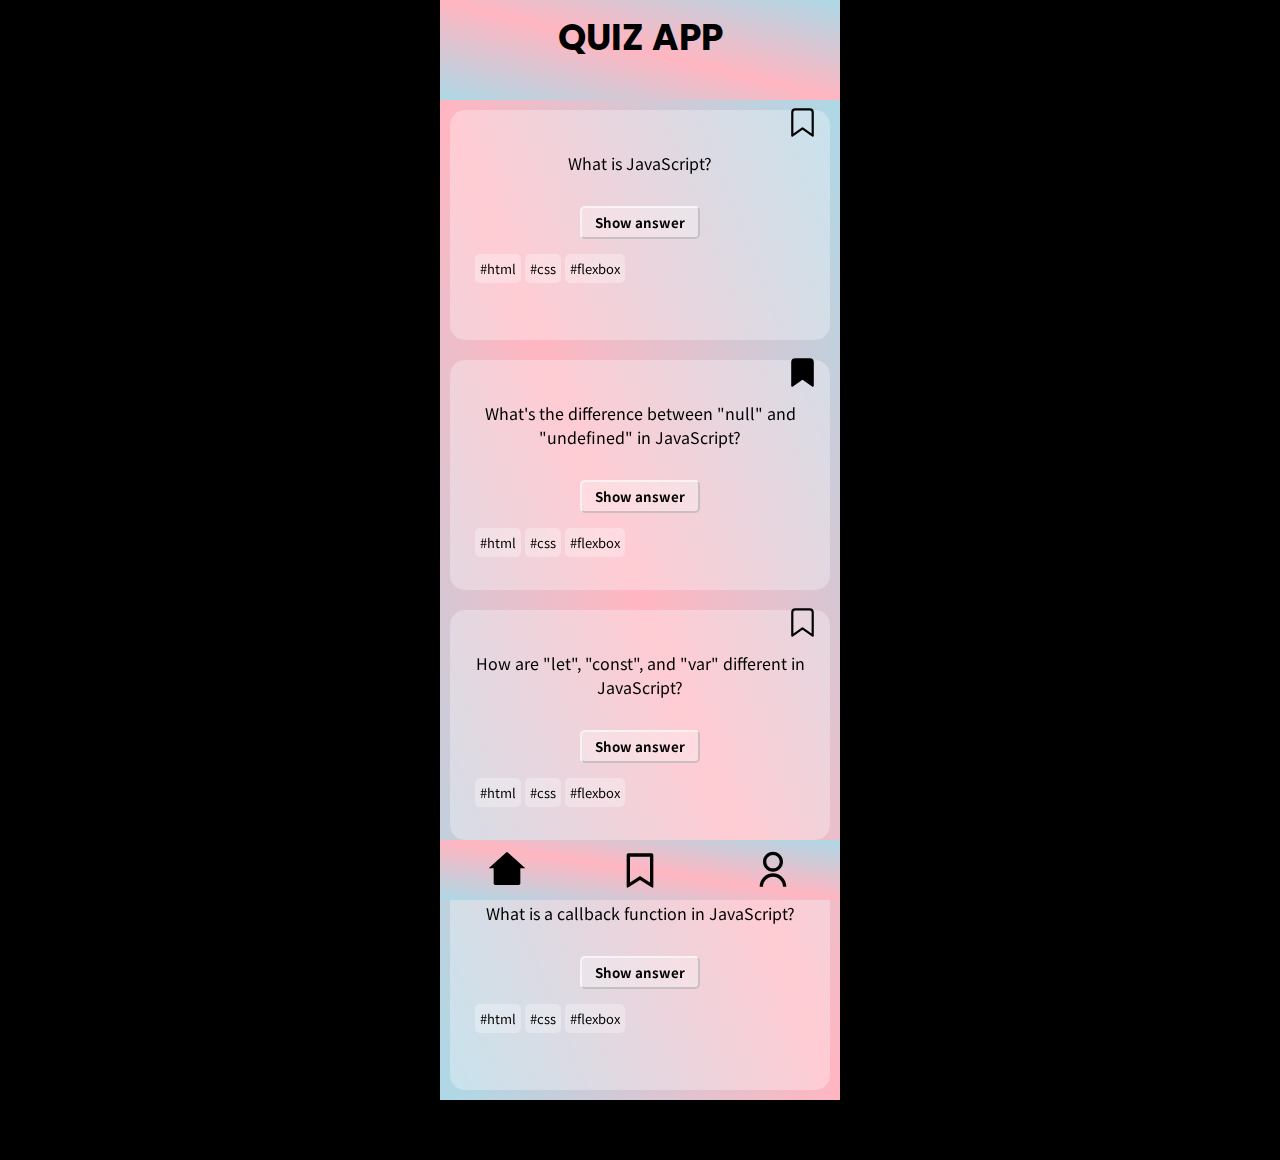
==== commit d0c7e1a2: "Add some questions and answers as HTML content" ====
--- a/index.html
+++ b/index.html
@@ -32,21 +32,19 @@
               <path d="M19 21l-7-5-7 5V5a2 2 0 0 1 2-2h10a2 2 0 0 1 2 2z" />
             </svg>
           </button>
-          <p class="card__text">
-            Lorem ipsum dolor, sit amet consectetur adipisicing elit?
-          </p>
-          <button class="card__button">Show answer</button>
-          <ul class="card__tags">
-            <li class="card__tag">#html</li>
-            <li class="card__tag">#css</li>
-            <li class="card__tag">#flexbox</li>
-          </ul>
-        </div>
-
-        <div class="card card__answer--back">
-          <p class="card__text">
-            Back of the card Lorem ipsum dolor, sit amet consectetur adipisicing
-            elit
+          <p class="card__text">What is JavaScript?</p>
+          <button class="card__button">Show answer</button>
+          <ul class="card__tags">
+            <li class="card__tag">#html</li>
+            <li class="card__tag">#css</li>
+            <li class="card__tag">#flexbox</li>
+          </ul>
+        </div>
+
+        <div class="card card__answer--back">
+          <p class="card__text">
+            JavaScript is a high-level programming language for adding
+            interactivity to web pages.
           </p>
           <button class="card__button">Hide answer</button>
         </div>
@@ -73,20 +71,21 @@
             </svg>
           </button>
           <p class="card__text">
-            Lorem ipsum dolor, sit amet consectetur adipisicing elit?
-          </p>
-          <button class="card__button">Show answer</button>
-          <ul class="card__tags">
-            <li class="card__tag">#html</li>
-            <li class="card__tag">#css</li>
-            <li class="card__tag">#flexbox</li>
-          </ul>
-        </div>
-
-        <div class="card card__answer--back">
-          <p class="card__text">
-            Back of the card Lorem ipsum dolor, sit amet consectetur adipisicing
-            elit
+            What's the difference between "null" and "undefined" in JavaScript?
+          </p>
+          <button class="card__button">Show answer</button>
+          <ul class="card__tags">
+            <li class="card__tag">#html</li>
+            <li class="card__tag">#css</li>
+            <li class="card__tag">#flexbox</li>
+          </ul>
+        </div>
+
+        <div class="card card__answer--back">
+          <p class="card__text">
+            "null" indicates the intentional absence of any object value, while
+            "undefined" means a variable has been declared but not assigned a
+            value.
           </p>
           <button class="card__button">Hide answer</button>
         </div>
@@ -111,20 +110,61 @@
             </svg>
           </button>
           <p class="card__text">
-            Lorem ipsum dolor, sit amet consectetur adipisicing elit?
-          </p>
-          <button class="card__button">Show answer</button>
-          <ul class="card__tags">
-            <li class="card__tag">#html</li>
-            <li class="card__tag">#css</li>
-            <li class="card__tag">#flexbox</li>
-          </ul>
-        </div>
-
-        <div class="card card__answer--back">
-          <p class="card__text">
-            Back of the card Lorem ipsum dolor, sit amet consectetur adipisicing
-            elit
+            How are "let", "const", and "var" different in JavaScript?
+          </p>
+          <button class="card__button">Show answer</button>
+          <ul class="card__tags">
+            <li class="card__tag">#html</li>
+            <li class="card__tag">#css</li>
+            <li class="card__tag">#flexbox</li>
+          </ul>
+        </div>
+
+        <div class="card card__answer--back">
+          <p class="card__text">
+            "let" and "const" are block-scoped and allow reassignment (except
+            "const"), while "var" is function-scoped and doesn't require
+            initialization during declaration.
+          </p>
+          <button class="card__button">Hide answer</button>
+        </div>
+      </section>
+
+      <section class="card__container">
+        <div class="card">
+          <button
+            class="card__bookmark card__bookmark--active"
+            aria-label="Bookmark this question"
+          >
+            <svg
+              xmlns="http://www.w3.org/2000/svg"
+              viewBox="0 0 24 24"
+              stroke="currentColor"
+              stroke-width="1.5"
+              stroke-linecap="round"
+              stroke-linejoin="round"
+              height="35px"
+              width="35px"
+              fill="currentColor"
+              role="img"
+            >
+              <path d="M19 21l-7-5-7 5V5a2 2 0 0 1 2-2h10a2 2 0 0 1 2 2z" />
+            </svg>
+          </button>
+          <p class="card__text">What is a callback function in JavaScript?</p>
+          <button class="card__button">Show answer</button>
+          <ul class="card__tags">
+            <li class="card__tag">#html</li>
+            <li class="card__tag">#css</li>
+            <li class="card__tag">#flexbox</li>
+          </ul>
+        </div>
+
+        <div class="card card__answer--back">
+          <p class="card__text">
+            It's a function passed as an argument to another function and
+            executed later based on events or conditions. Commonly used in async
+            operations, event handling, and APIs.
           </p>
           <button class="card__button">Hide answer</button>
         </div>
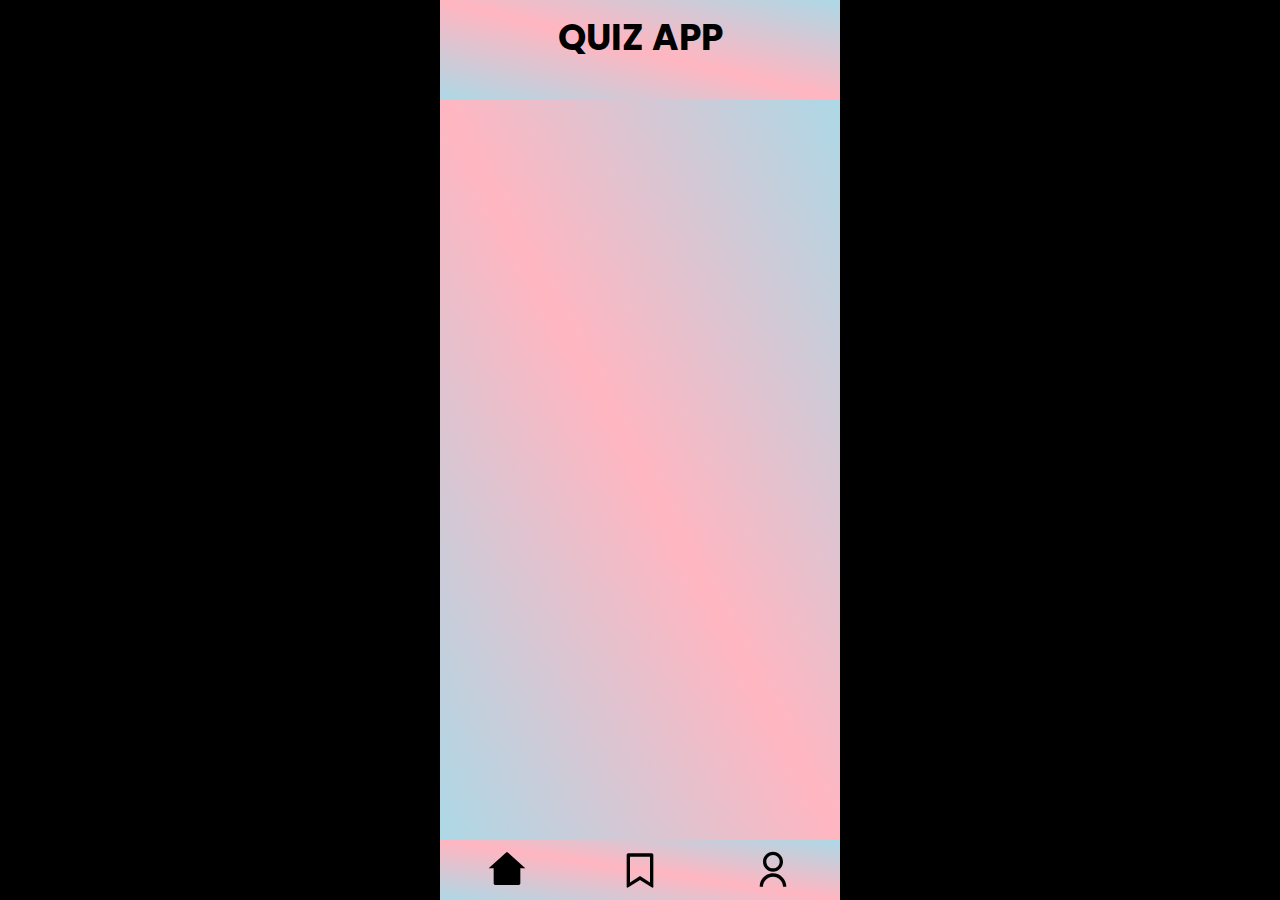
==== commit d8e9dbf9: "Remove card datas from html" ====
--- a/index.html
+++ b/index.html
@@ -13,163 +13,7 @@
         <span class="header__subtitle"></span>
       </h1>
     </header>
-    <main>
-      <section class="card__container">
-        <div class="card">
-          <button class="card__bookmark" aria-label="Bookmark this question">
-            <svg
-              xmlns="http://www.w3.org/2000/svg"
-              viewBox="0 0 24 24"
-              stroke="currentColor"
-              stroke-width="1.5"
-              stroke-linecap="round"
-              stroke-linejoin="round"
-              height="35px"
-              width="35px"
-              fill="currentColor"
-              role="img"
-            >
-              <path d="M19 21l-7-5-7 5V5a2 2 0 0 1 2-2h10a2 2 0 0 1 2 2z" />
-            </svg>
-          </button>
-          <p class="card__text">What is JavaScript?</p>
-          <button class="card__button">Show answer</button>
-          <ul class="card__tags">
-            <li class="card__tag">#html</li>
-            <li class="card__tag">#css</li>
-            <li class="card__tag">#flexbox</li>
-          </ul>
-        </div>
-
-        <div class="card card__answer--back">
-          <p class="card__text">
-            JavaScript is a high-level programming language for adding
-            interactivity to web pages.
-          </p>
-          <button class="card__button">Hide answer</button>
-        </div>
-      </section>
-      <section class="card__container">
-        <div class="card">
-          <button
-            class="card__bookmark card__bookmark--active"
-            aria-label="Bookmark this question"
-          >
-            <svg
-              xmlns="http://www.w3.org/2000/svg"
-              viewBox="0 0 24 24"
-              stroke="currentColor"
-              stroke-width="1.5"
-              stroke-linecap="round"
-              stroke-linejoin="round"
-              height="35px"
-              width="35px"
-              fill="currentColor"
-              role="img"
-            >
-              <path d="M19 21l-7-5-7 5V5a2 2 0 0 1 2-2h10a2 2 0 0 1 2 2z" />
-            </svg>
-          </button>
-          <p class="card__text">
-            What's the difference between "null" and "undefined" in JavaScript?
-          </p>
-          <button class="card__button">Show answer</button>
-          <ul class="card__tags">
-            <li class="card__tag">#html</li>
-            <li class="card__tag">#css</li>
-            <li class="card__tag">#flexbox</li>
-          </ul>
-        </div>
-
-        <div class="card card__answer--back">
-          <p class="card__text">
-            "null" indicates the intentional absence of any object value, while
-            "undefined" means a variable has been declared but not assigned a
-            value.
-          </p>
-          <button class="card__button">Hide answer</button>
-        </div>
-      </section>
-
-      <section class="card__container">
-        <div class="card">
-          <button class="card__bookmark" aria-label="Bookmark this question">
-            <svg
-              xmlns="http://www.w3.org/2000/svg"
-              viewBox="0 0 24 24"
-              stroke="currentColor"
-              stroke-width="1.5"
-              stroke-linecap="round"
-              stroke-linejoin="round"
-              height="35px"
-              width="35px"
-              fill="currentColor"
-              role="img"
-            >
-              <path d="M19 21l-7-5-7 5V5a2 2 0 0 1 2-2h10a2 2 0 0 1 2 2z" />
-            </svg>
-          </button>
-          <p class="card__text">
-            How are "let", "const", and "var" different in JavaScript?
-          </p>
-          <button class="card__button">Show answer</button>
-          <ul class="card__tags">
-            <li class="card__tag">#html</li>
-            <li class="card__tag">#css</li>
-            <li class="card__tag">#flexbox</li>
-          </ul>
-        </div>
-
-        <div class="card card__answer--back">
-          <p class="card__text">
-            "let" and "const" are block-scoped and allow reassignment (except
-            "const"), while "var" is function-scoped and doesn't require
-            initialization during declaration.
-          </p>
-          <button class="card__button">Hide answer</button>
-        </div>
-      </section>
-
-      <section class="card__container">
-        <div class="card">
-          <button
-            class="card__bookmark card__bookmark--active"
-            aria-label="Bookmark this question"
-          >
-            <svg
-              xmlns="http://www.w3.org/2000/svg"
-              viewBox="0 0 24 24"
-              stroke="currentColor"
-              stroke-width="1.5"
-              stroke-linecap="round"
-              stroke-linejoin="round"
-              height="35px"
-              width="35px"
-              fill="currentColor"
-              role="img"
-            >
-              <path d="M19 21l-7-5-7 5V5a2 2 0 0 1 2-2h10a2 2 0 0 1 2 2z" />
-            </svg>
-          </button>
-          <p class="card__text">What is a callback function in JavaScript?</p>
-          <button class="card__button">Show answer</button>
-          <ul class="card__tags">
-            <li class="card__tag">#html</li>
-            <li class="card__tag">#css</li>
-            <li class="card__tag">#flexbox</li>
-          </ul>
-        </div>
-
-        <div class="card card__answer--back">
-          <p class="card__text">
-            It's a function passed as an argument to another function and
-            executed later based on events or conditions. Commonly used in async
-            operations, event handling, and APIs.
-          </p>
-          <button class="card__button">Hide answer</button>
-        </div>
-      </section>
-    </main>
+    <main></main>
     <footer>
       <nav class="navigation">
         <a href="#home">
@@ -214,5 +58,6 @@
       </nav>
     </footer>
     <script type="module" src="./js/main.js"></script>
+    <script type="module" src="./js/home/index.js"></script>
   </body>
 </html>
